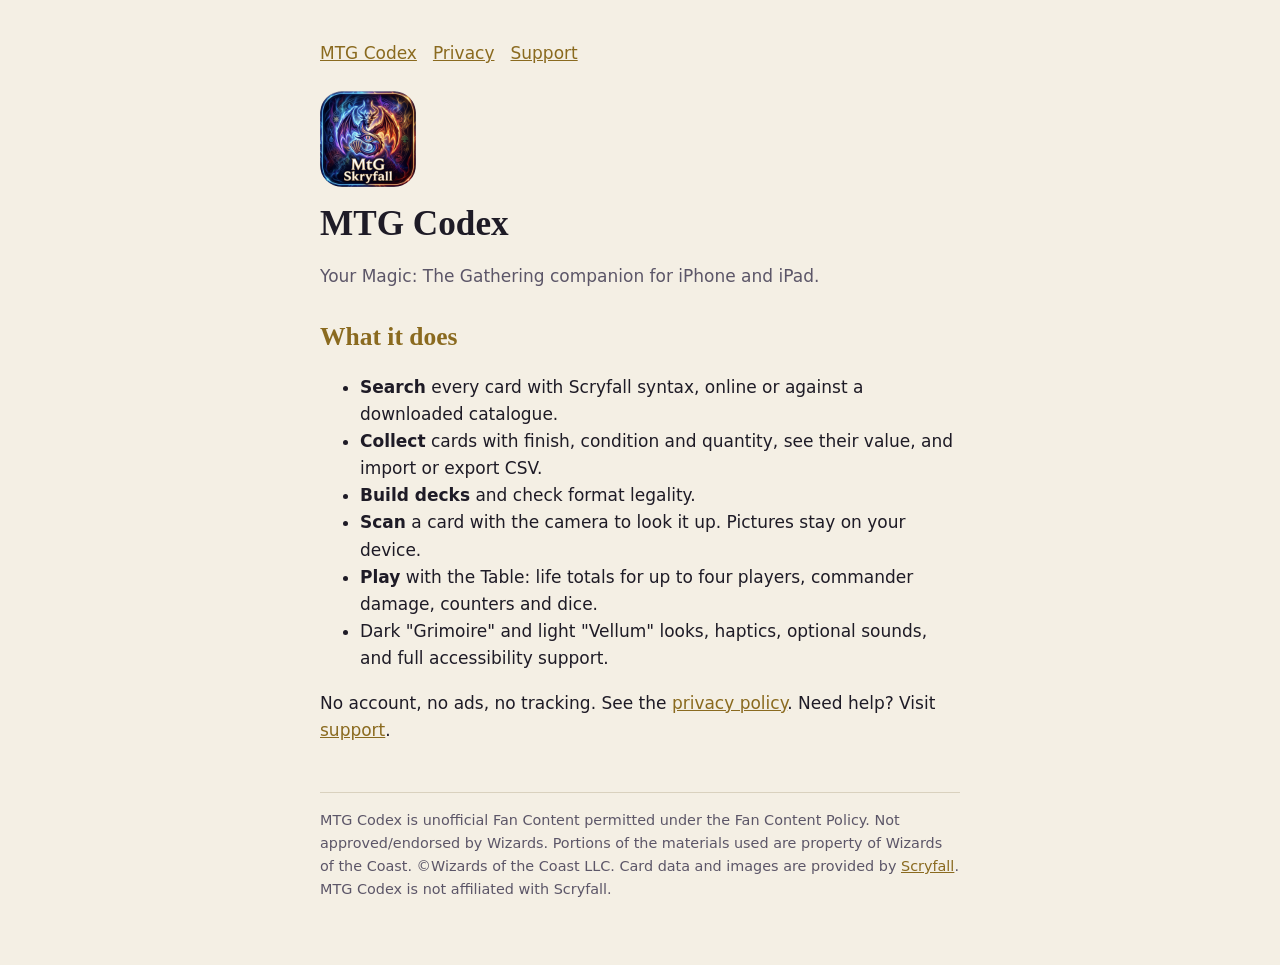
==== index.html @ 5ee3e1df "MTG Codex website: landing, privacy policy, support Co-Authored-By: Claude Sonnet 5.5 <noreply@anthr" ====
<!doctype html><html lang="en"><head><meta charset="utf-8"><meta name="viewport" content="width=device-width,initial-scale=1"><title>MTG Codex</title><meta name="description" content="A card browser, collection, decks and life counter for Magic: The Gathering on iPhone and iPad."><link rel="icon" href="icon.png"><link rel="stylesheet" href="style.css"></head><body><main><nav><a href="">MTG Codex</a><a href="privacy/">Privacy</a><a href="support/">Support</a></nav><img class="icon" src="icon.png" alt="MTG Codex app icon">
<h1>MTG Codex</h1>
<p class="muted">Your Magic: The Gathering companion for iPhone and iPad.</p>
<h2>What it does</h2>
<ul>
<li><b>Search</b> every card with Scryfall syntax, online or against a downloaded catalogue.</li>
<li><b>Collect</b> cards with finish, condition and quantity, see their value, and import or export CSV.</li>
<li><b>Build decks</b> and check format legality.</li>
<li><b>Scan</b> a card with the camera to look it up. Pictures stay on your device.</li>
<li><b>Play</b> with the Table: life totals for up to four players, commander damage, counters and dice.</li>
<li>Dark "Grimoire" and light "Vellum" looks, haptics, optional sounds, and full accessibility support.</li>
</ul>
<p>No account, no ads, no tracking. See the <a href="privacy/">privacy policy</a>. Need help? Visit <a href="support/">support</a>.</p>
<footer>MTG Codex is unofficial Fan Content permitted under the Fan Content Policy. Not approved/endorsed by Wizards. Portions of the materials used are property of Wizards of the Coast. ©Wizards of the Coast LLC. Card data and images are provided by <a href="https://scryfall.com">Scryfall</a>. MTG Codex is not affiliated with Scryfall.</footer></main></body></html>
---- style.css ----
:root{--bg:#0E0D12;--fg:#EDE9F5;--muted:#A7A2B8;--gold:#D4A94E;--line:#2A2736}
@media (prefers-color-scheme:light){:root{--bg:#F4EFE4;--fg:#1E1B26;--muted:#5C5668;--gold:#8A6A1F;--line:#D9D1BE}}
*{box-sizing:border-box}body{margin:0;background:var(--bg);color:var(--fg);font:17px/1.6 -apple-system,system-ui,sans-serif}
main{max-width:42rem;margin:0 auto;padding:2.5rem 1rem 4rem}
h1,h2{font-family:"New York",Georgia,serif;line-height:1.2}h1{font-size:2.2rem;margin:.5rem 0}h2{margin-top:2rem;color:var(--gold)}
a{color:var(--gold)}.muted{color:var(--muted)}nav{display:flex;gap:1rem;flex-wrap:wrap;margin-bottom:1.5rem}
.icon{width:96px;height:96px;border-radius:22px}footer{margin-top:3rem;padding-top:1rem;border-top:1px solid var(--line);color:var(--muted);font-size:.9rem}
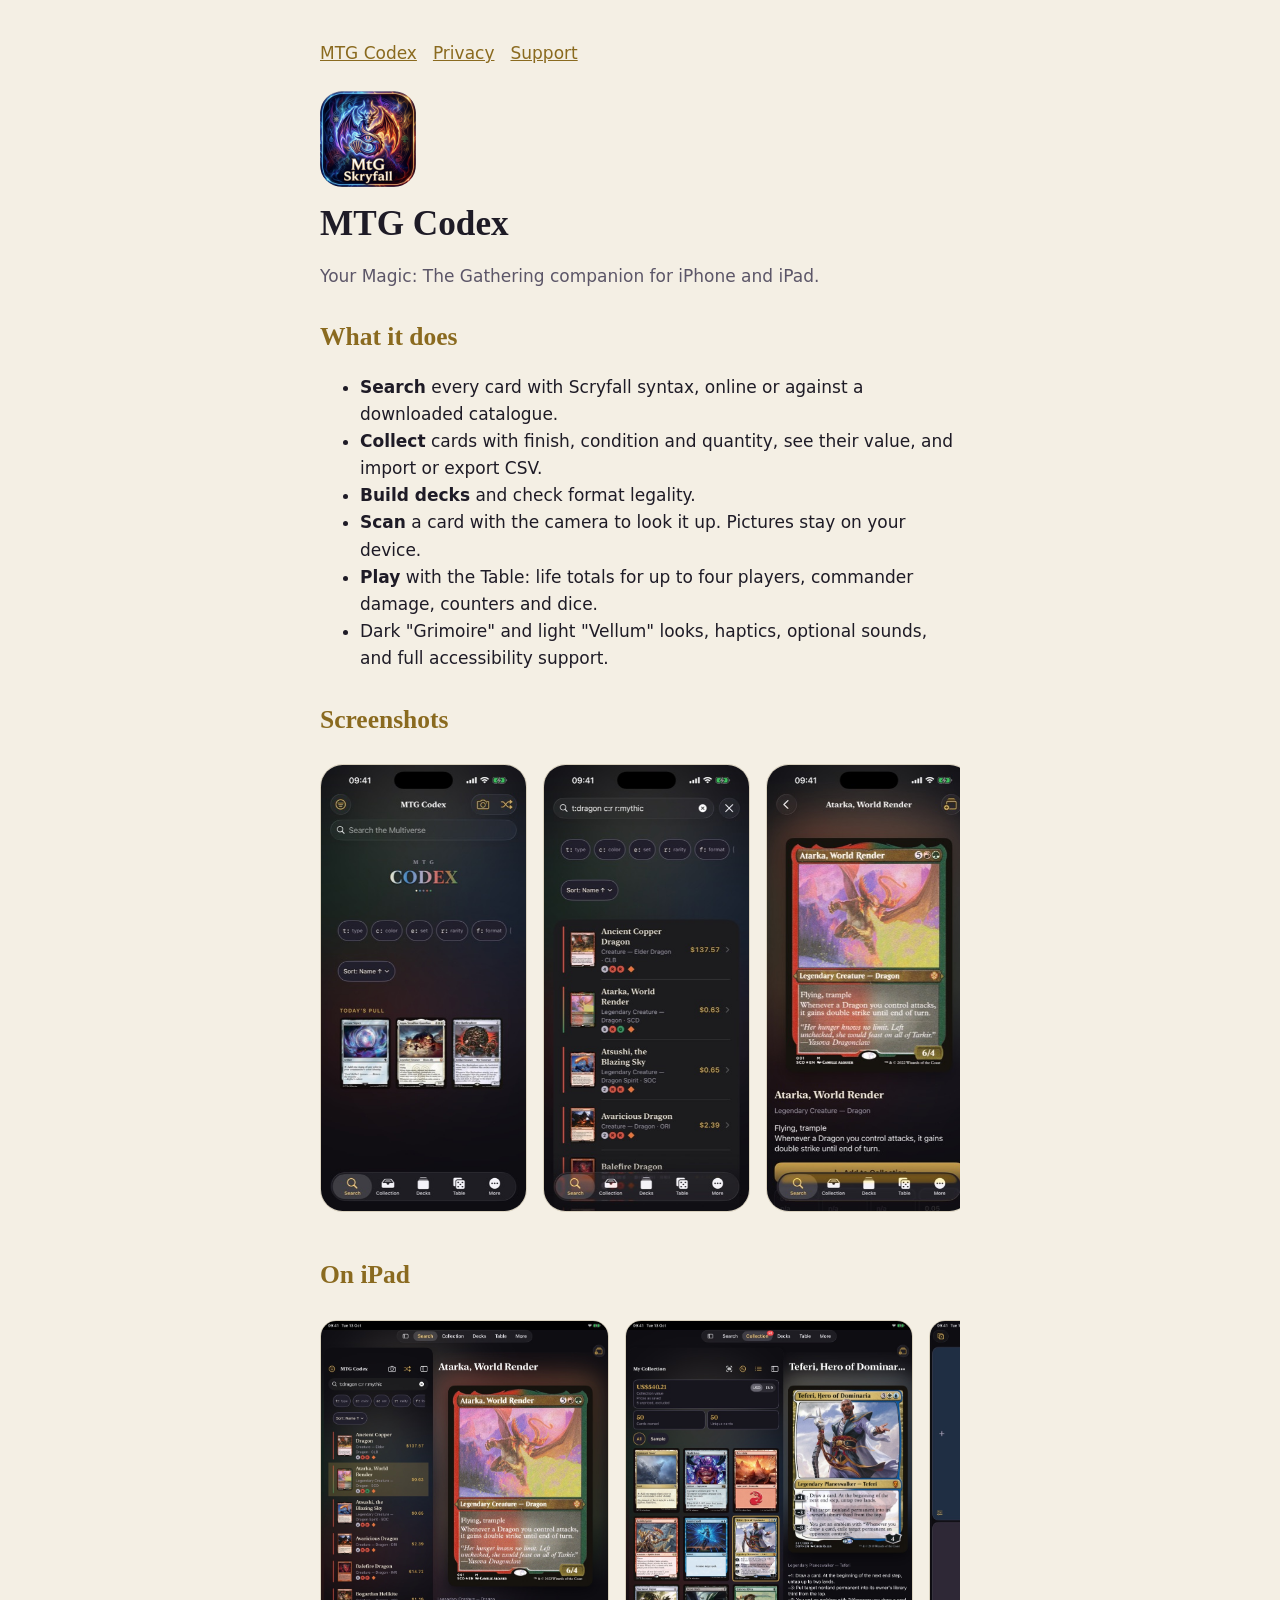
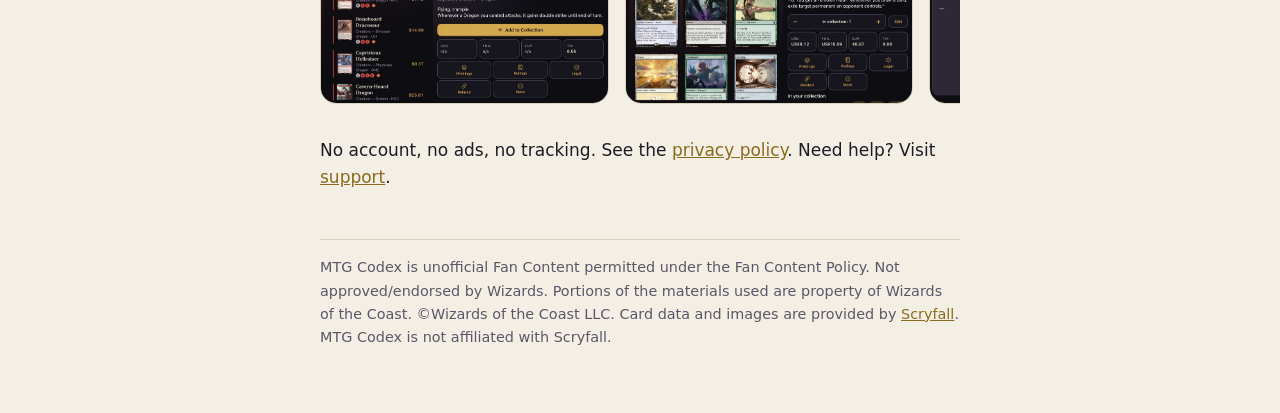
==== commit 459177a6: "Landing page: add iPhone and iPad screenshots Co-Authored-By: Claude Sonnet 5.5 <noreply@anthropic.c" ====
--- a/index.html
+++ b/index.html
@@ -10,5 +10,19 @@
 <li><b>Play</b> with the Table: life totals for up to four players, commander damage, counters and dice.</li>
 <li>Dark "Grimoire" and light "Vellum" looks, haptics, optional sounds, and full accessibility support.</li>
 </ul>
+<h2>Screenshots</h2>
+<div class="shots" aria-label="iPhone screenshots">
+<img src="screenshots/iphone-01-home.jpg" alt="Home with search, syntax chips and Today's pull" loading="lazy">
+<img src="screenshots/iphone-02-results.jpg" alt="Search results for red mythic dragons" loading="lazy">
+<img src="screenshots/iphone-03-card.jpg" alt="Card detail with large art" loading="lazy">
+<img src="screenshots/iphone-04-collection.jpg" alt="Collection with value and binder grid" loading="lazy">
+<img src="screenshots/iphone-05-table.jpg" alt="Table: four-player life counter" loading="lazy">
+</div>
+<h2>On iPad</h2>
+<div class="shots ipad" aria-label="iPad screenshots">
+<img src="screenshots/ipad-01-search.jpg" alt="iPad: results list beside card detail" loading="lazy">
+<img src="screenshots/ipad-02-collection.jpg" alt="iPad: collection binder beside card detail" loading="lazy">
+<img src="screenshots/ipad-03-table.jpg" alt="iPad: Table life counter" loading="lazy">
+</div>
 <p>No account, no ads, no tracking. See the <a href="privacy/">privacy policy</a>. Need help? Visit <a href="support/">support</a>.</p>
 <footer>MTG Codex is unofficial Fan Content permitted under the Fan Content Policy. Not approved/endorsed by Wizards. Portions of the materials used are property of Wizards of the Coast. ©Wizards of the Coast LLC. Card data and images are provided by <a href="https://scryfall.com">Scryfall</a>. MTG Codex is not affiliated with Scryfall.</footer></main></body></html>
--- a/style.css
+++ b/style.css
@@ -5,3 +5,7 @@
 h1,h2{font-family:"New York",Georgia,serif;line-height:1.2}h1{font-size:2.2rem;margin:.5rem 0}h2{margin-top:2rem;color:var(--gold)}
 a{color:var(--gold)}.muted{color:var(--muted)}nav{display:flex;gap:1rem;flex-wrap:wrap;margin-bottom:1.5rem}
 .icon{width:96px;height:96px;border-radius:22px}footer{margin-top:3rem;padding-top:1rem;border-top:1px solid var(--line);color:var(--muted);font-size:.9rem}
+.shots{display:flex;gap:1rem;overflow-x:auto;padding:.5rem 0 1rem;scroll-snap-type:x mandatory}
+.shots img{height:28rem;width:auto;border-radius:1.4rem;border:1px solid var(--line);scroll-snap-align:start;flex:0 0 auto}
+.shots.ipad img{height:24rem;border-radius:1rem}
+@media (max-width:600px){.shots img{height:22rem}.shots.ipad img{height:18rem}}
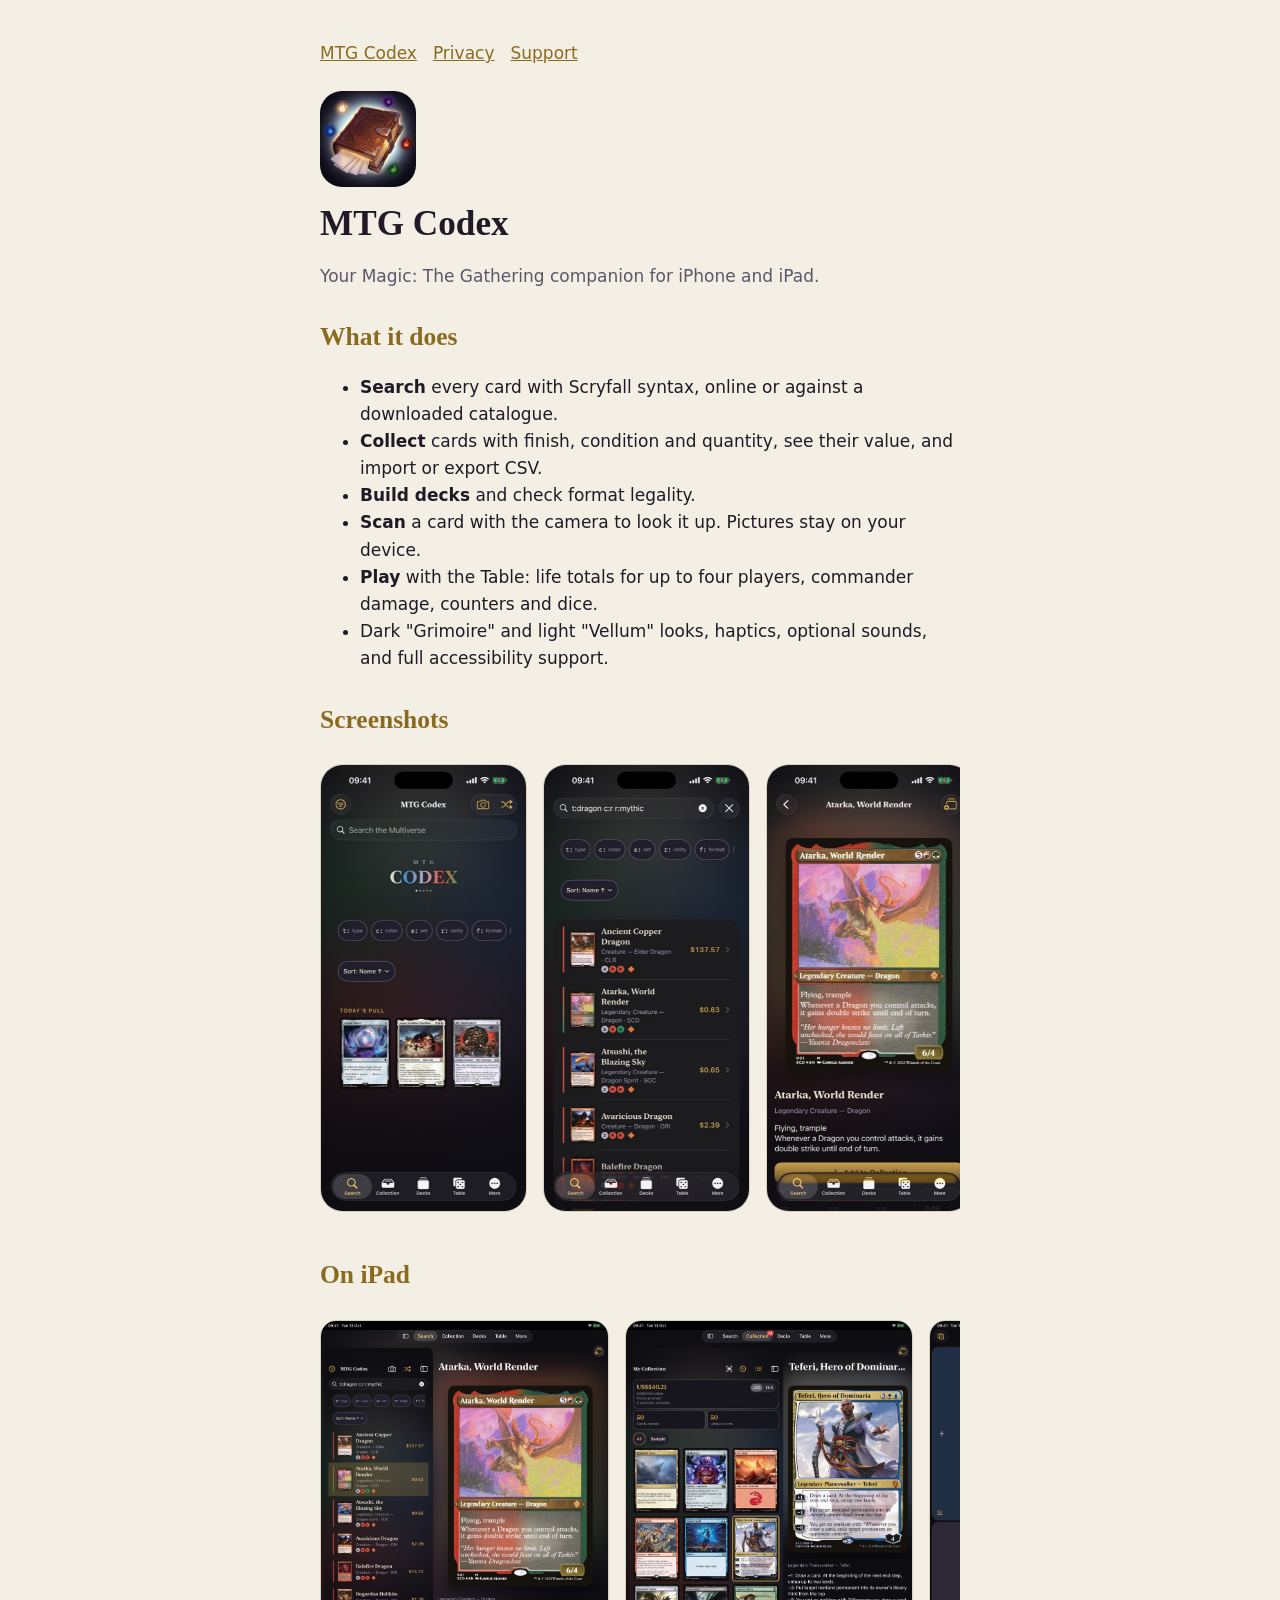
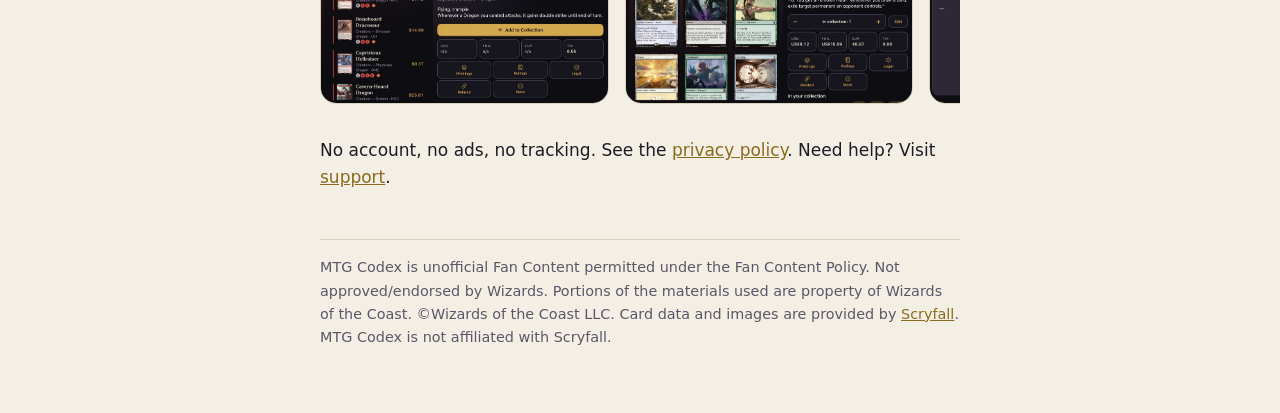
==== commit 0a437105: "Site: use the real Codex icon; add Decks and deck statistics screenshots Co-Authored-By: Claude Sonn" ====
--- a/index.html
+++ b/index.html
@@ -16,7 +16,9 @@
 <img src="screenshots/iphone-02-results.jpg" alt="Search results for red mythic dragons" loading="lazy">
 <img src="screenshots/iphone-03-card.jpg" alt="Card detail with large art" loading="lazy">
 <img src="screenshots/iphone-04-collection.jpg" alt="Collection with value and binder grid" loading="lazy">
-<img src="screenshots/iphone-05-table.jpg" alt="Table: four-player life counter" loading="lazy">
+<img src="screenshots/iphone-05-decks.jpg" alt="Deck with Commander legality check" loading="lazy">
+<img src="screenshots/iphone-06-stats.jpg" alt="Deck statistics with mana curve" loading="lazy">
+<img src="screenshots/iphone-07-table.jpg" alt="Table: four-player life counter" loading="lazy">
 </div>
 <h2>On iPad</h2>
 <div class="shots ipad" aria-label="iPad screenshots">
